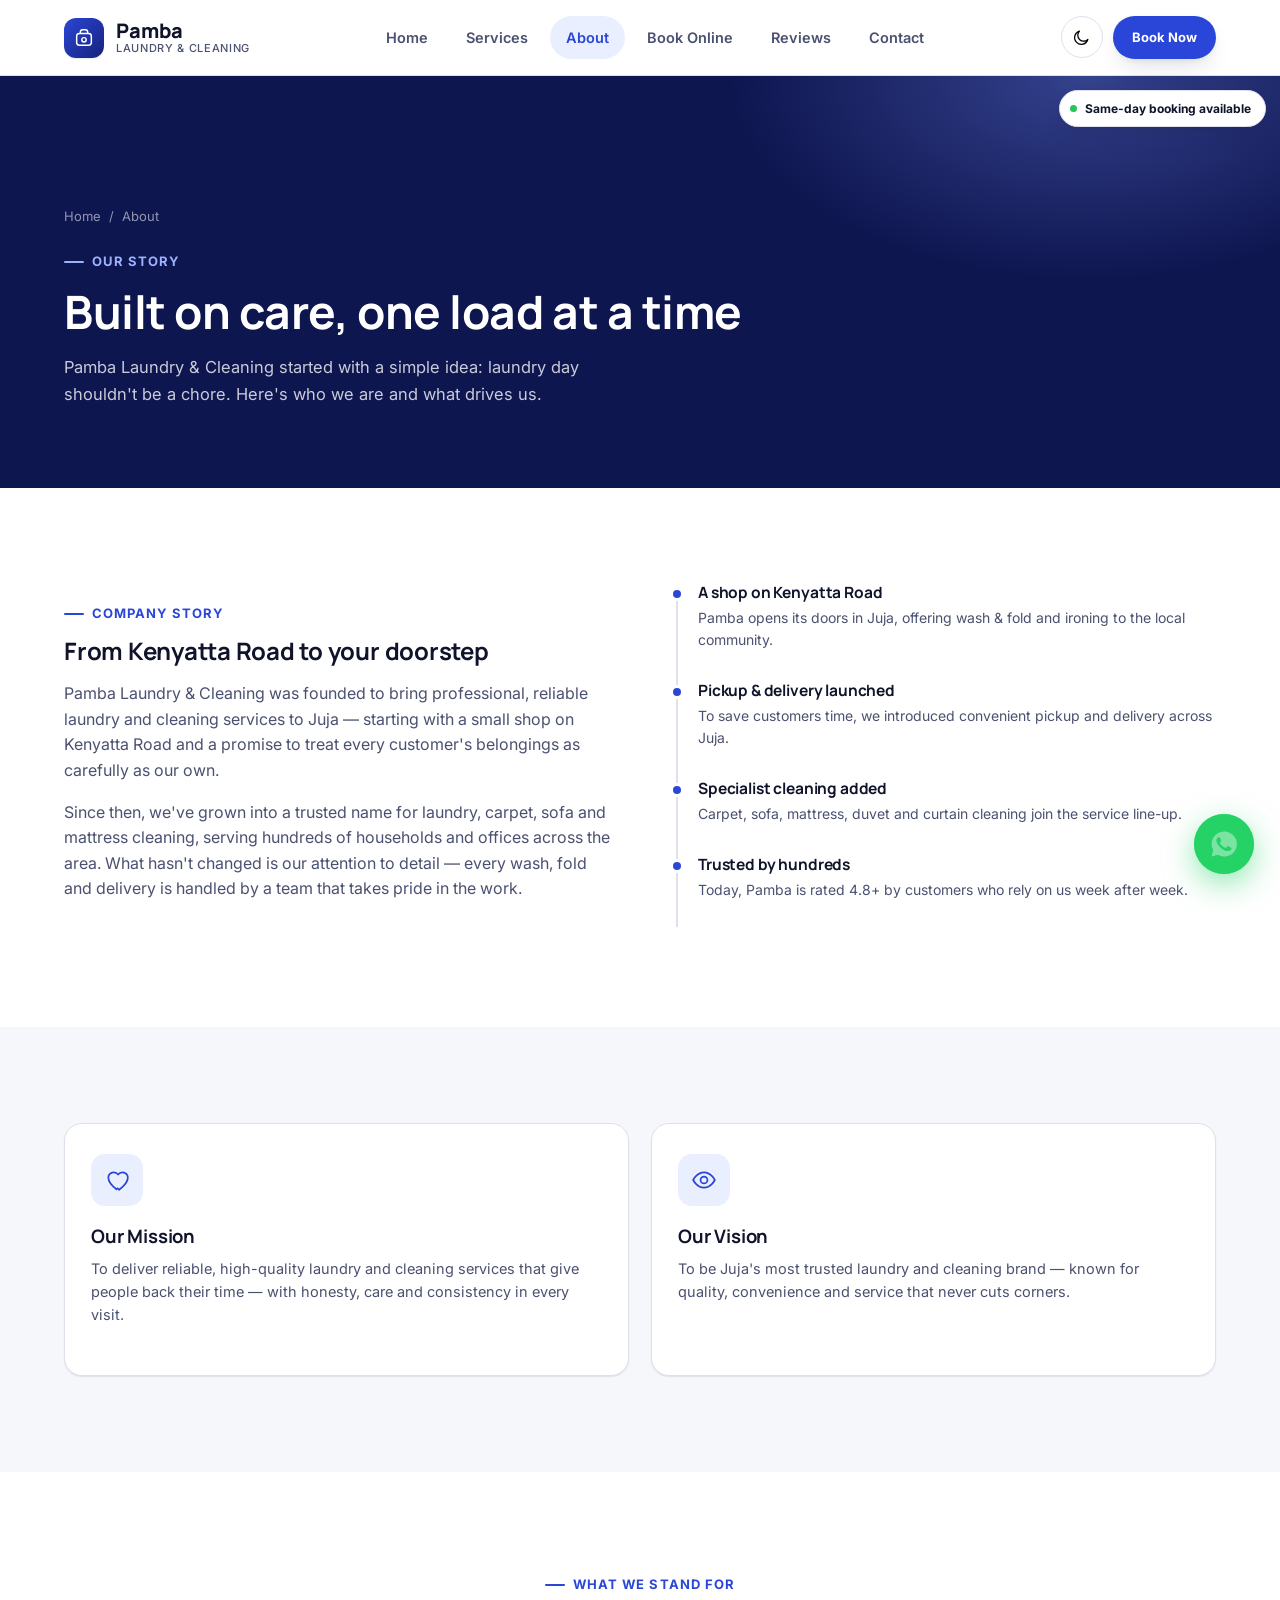
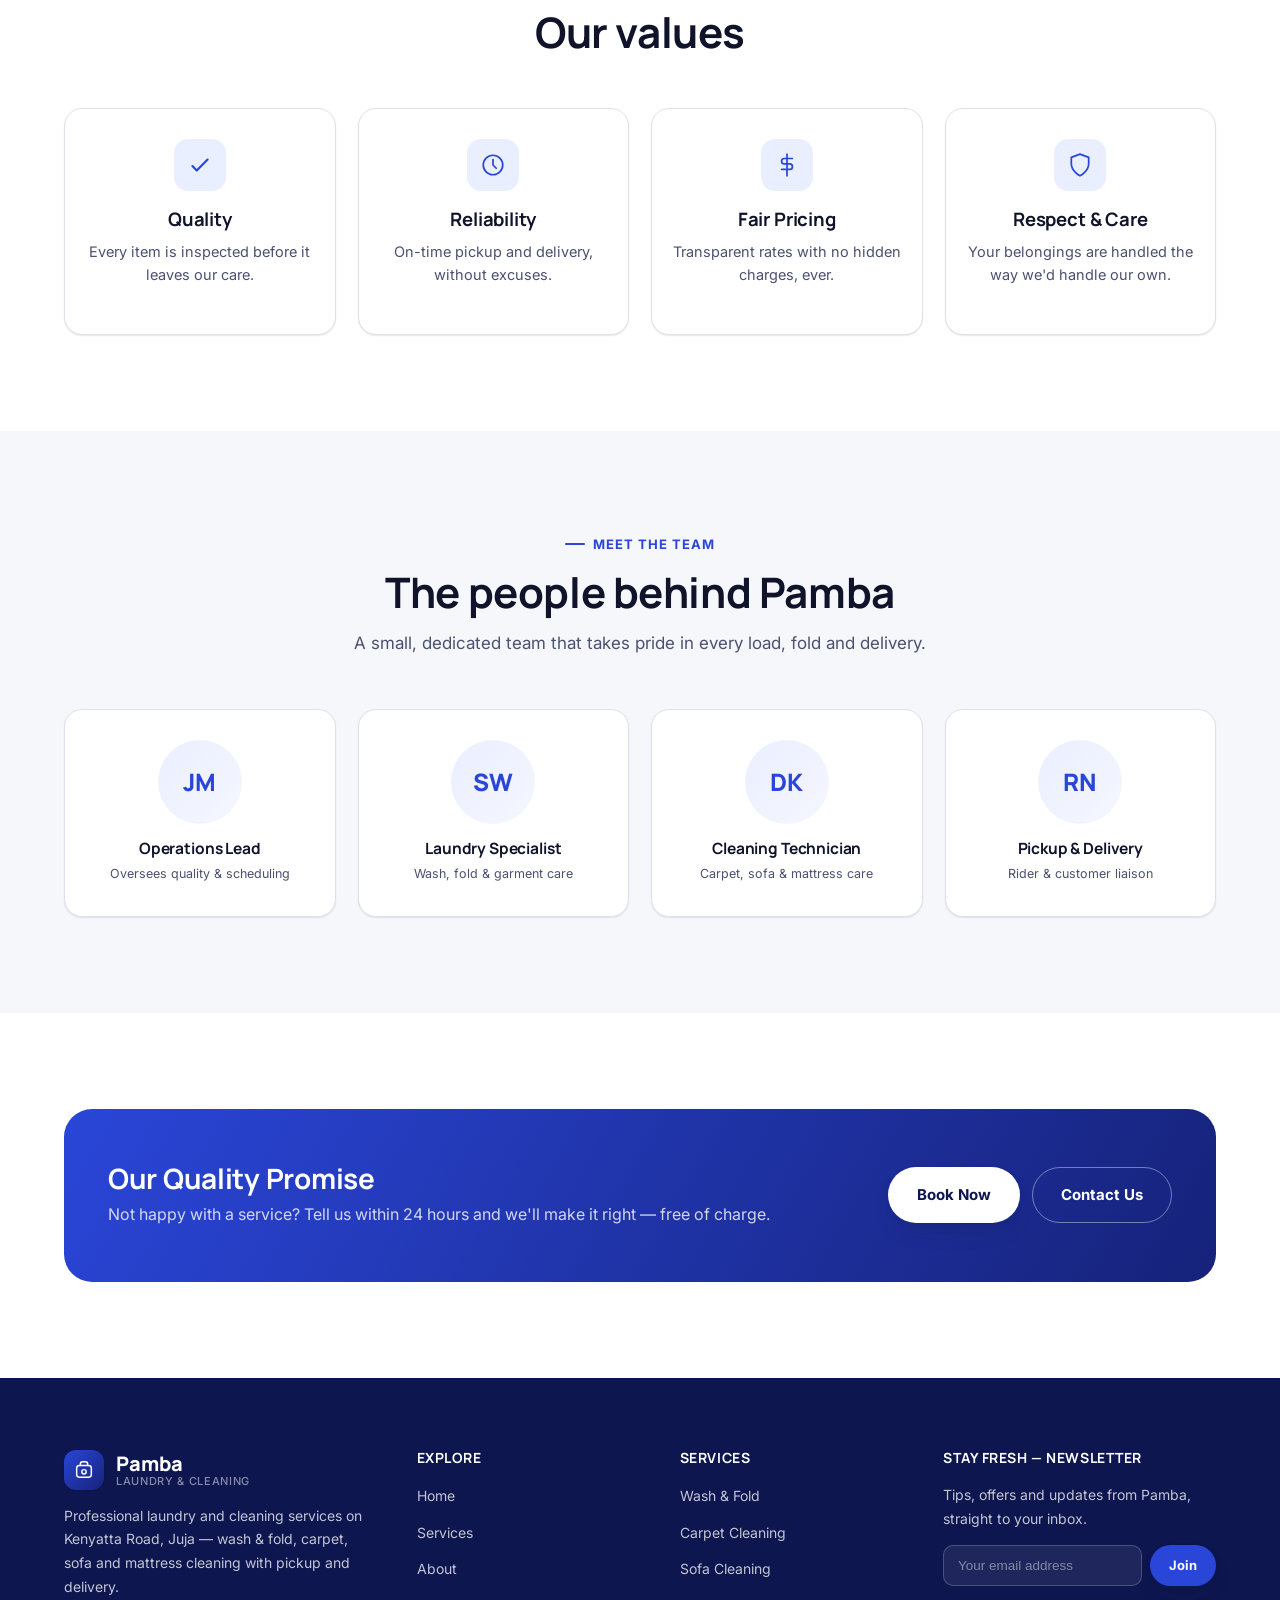
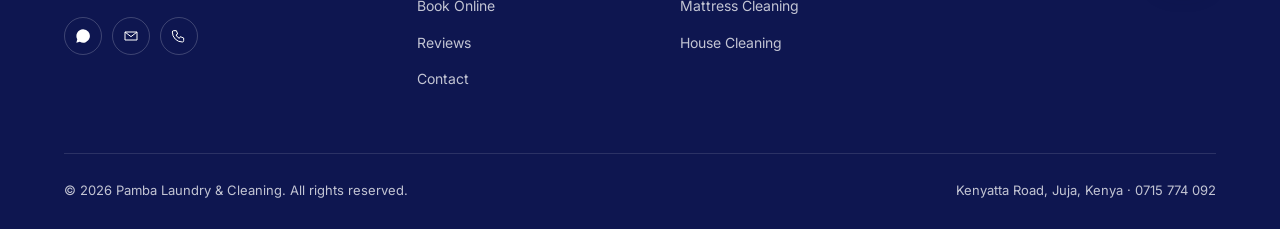
==== about.html @ 20856fca "Add files via upload" ====
<!DOCTYPE html>
<html lang="en">
<head>
<meta charset="UTF-8">
<meta name="viewport" content="width=device-width, initial-scale=1.0">
<title>About Us | Pamba Laundry & Cleaning — Juja</title>
<meta name="description" content="Learn about Pamba Laundry & Cleaning — our story, mission, values and the team behind Juja's trusted laundry and cleaning service.">
<link rel="canonical" href="https://pambalaundry.co.ke/about.html">
<link rel="preconnect" href="https://fonts.googleapis.com">
<link rel="preconnect" href="https://fonts.gstatic.com" crossorigin>
<link href="https://fonts.googleapis.com/css2?family=Inter:wght@400;500;600;700&family=Manrope:wght@600;700;800&display=swap" rel="stylesheet">
<link rel="stylesheet" href="styles.css">
</head>
<body>

<div class="page-loader"><div class="loader-fold"><span></span></div></div>
<div class="emergency-badge"><span class="dot"></span> Same-day booking available</div>

<header class="site-header">
  <div class="container nav-inner">
    <a href="index.html" class="brand">
      <span class="brand-mark"><svg viewBox="0 0 24 24" fill="none"><path d="M4 10c0-1.5 1-3 3-3h10c2 0 3 1.5 3 3v7a3 3 0 0 1-3 3H7a3 3 0 0 1-3-3v-7Z" stroke="#fff" stroke-width="1.6"/><path d="M8 7V5.5A2.5 2.5 0 0 1 10.5 3h3A2.5 2.5 0 0 1 16 5.5V7" stroke="#fff" stroke-width="1.6"/><circle cx="12" cy="14" r="2.4" stroke="#fff" stroke-width="1.6"/></svg></span>
      <span class="brand-text">Pamba<small>Laundry &amp; Cleaning</small></span>
    </a>
    <nav class="nav-links">
      <a href="index.html">Home</a>
      <a href="services.html">Services</a>
      <a href="about.html">About</a>
      <a href="book.html">Book Online</a>
      <a href="reviews.html">Reviews</a>
      <a href="contact.html">Contact</a>
    </nav>
    <div class="nav-actions">
      <button class="theme-toggle" aria-label="Toggle dark mode">
        <svg class="moon" viewBox="0 0 24 24" fill="none"><path d="M20 14.5A8.5 8.5 0 1 1 9.5 4a7 7 0 0 0 10.5 10.5Z" stroke="currentColor" stroke-width="1.6" stroke-linejoin="round"/></svg>
        <svg class="sun" viewBox="0 0 24 24" fill="none"><circle cx="12" cy="12" r="4" stroke="currentColor" stroke-width="1.6"/><path d="M12 2v2M12 20v2M4.9 4.9l1.4 1.4M17.7 17.7l1.4 1.4M2 12h2M20 12h2M4.9 19.1l1.4-1.4M17.7 6.3l1.4-1.4" stroke="currentColor" stroke-width="1.6" stroke-linecap="round"/></svg>
      </button>
      <a href="book.html" class="btn btn-primary btn-sm nav-cta">Book Now</a>
      <button class="nav-toggle" aria-label="Menu"><span></span><span></span><span></span></button>
    </div>
  </div>
</header>

<section class="page-hero">
  <div class="container">
    <div class="breadcrumb"><a href="index.html">Home</a> / <span>About</span></div>
    <div class="eyebrow">Our Story</div>
    <h1>Built on care, one load at a time</h1>
    <p>Pamba Laundry &amp; Cleaning started with a simple idea: laundry day shouldn't be a chore. Here's who we are and what drives us.</p>
  </div>
</section>

<section class="section">
  <div class="container grid grid-2" style="gap:60px; align-items:center;">
    <div class="reveal">
      <div class="eyebrow">Company Story</div>
      <h2>From Kenyatta Road to your doorstep</h2>
      <p style="color:var(--text-soft); margin-top:16px;">Pamba Laundry &amp; Cleaning was founded to bring professional, reliable laundry and cleaning services to Juja — starting with a small shop on Kenyatta Road and a promise to treat every customer's belongings as carefully as our own.</p>
      <p style="color:var(--text-soft); margin-top:14px;">Since then, we've grown into a trusted name for laundry, carpet, sofa and mattress cleaning, serving hundreds of households and offices across the area. What hasn't changed is our attention to detail — every wash, fold and delivery is handled by a team that takes pride in the work.</p>
    </div>
    <div class="reveal">
      <div class="timeline">
        <div class="timeline-item">
          <h4>A shop on Kenyatta Road</h4>
          <p>Pamba opens its doors in Juja, offering wash &amp; fold and ironing to the local community.</p>
        </div>
        <div class="timeline-item">
          <h4>Pickup &amp; delivery launched</h4>
          <p>To save customers time, we introduced convenient pickup and delivery across Juja.</p>
        </div>
        <div class="timeline-item">
          <h4>Specialist cleaning added</h4>
          <p>Carpet, sofa, mattress, duvet and curtain cleaning join the service line-up.</p>
        </div>
        <div class="timeline-item">
          <h4>Trusted by hundreds</h4>
          <p>Today, Pamba is rated 4.8+ by customers who rely on us week after week.</p>
        </div>
      </div>
    </div>
  </div>
</section>

<section class="section section-alt">
  <div class="container">
    <div class="grid grid-2" style="gap:22px;">
      <div class="card reveal">
        <div class="card-ic"><svg viewBox="0 0 24 24" fill="none"><path d="M12 21c-4-3-8-6.5-8-11a5 5 0 0 1 9-3 5 5 0 0 1 9 3c0 4.5-4 8-8 11-.7-.6-1.4-1.2-2-1.9" stroke="currentColor" stroke-width="1.6" stroke-linejoin="round"/></svg></div>
        <h3>Our Mission</h3>
        <p>To deliver reliable, high-quality laundry and cleaning services that give people back their time — with honesty, care and consistency in every visit.</p>
      </div>
      <div class="card reveal">
        <div class="card-ic"><svg viewBox="0 0 24 24" fill="none"><circle cx="12" cy="12" r="3.2" stroke="currentColor" stroke-width="1.6"/><path d="M2 12s3.5-7 10-7 10 7 10 7-3.5 7-10 7-10-7-10-7Z" stroke="currentColor" stroke-width="1.6"/></svg></div>
        <h3>Our Vision</h3>
        <p>To be Juja's most trusted laundry and cleaning brand — known for quality, convenience and service that never cuts corners.</p>
      </div>
    </div>
  </div>
</section>

<section class="section">
  <div class="container">
    <div class="section-head center reveal">
      <div class="eyebrow">What We Stand For</div>
      <h2>Our values</h2>
    </div>
    <div class="grid grid-4 reveal-stagger">
      <div class="card value-card">
        <div class="card-ic"><svg viewBox="0 0 24 24" fill="none"><path d="M5 13l4 4L19 7" stroke="currentColor" stroke-width="2" stroke-linecap="round" stroke-linejoin="round"/></svg></div>
        <h3>Quality</h3>
        <p>Every item is inspected before it leaves our care.</p>
      </div>
      <div class="card value-card">
        <div class="card-ic"><svg viewBox="0 0 24 24" fill="none"><circle cx="12" cy="12" r="9" stroke="currentColor" stroke-width="1.6"/><path d="M12 7v5l3 3" stroke="currentColor" stroke-width="1.6" stroke-linecap="round"/></svg></div>
        <h3>Reliability</h3>
        <p>On-time pickup and delivery, without excuses.</p>
      </div>
      <div class="card value-card">
        <div class="card-ic"><svg viewBox="0 0 24 24" fill="none"><path d="M12 2v20M17 6H9.5a2.5 2.5 0 0 0 0 5h5a2.5 2.5 0 0 1 0 5H7" stroke="currentColor" stroke-width="1.6" stroke-linecap="round"/></svg></div>
        <h3>Fair Pricing</h3>
        <p>Transparent rates with no hidden charges, ever.</p>
      </div>
      <div class="card value-card">
        <div class="card-ic"><svg viewBox="0 0 24 24" fill="none"><path d="M12 22s8-4.5 8-11V5l-8-3-8 3v6c0 6.5 8 11 8 11Z" stroke="currentColor" stroke-width="1.6" stroke-linejoin="round"/></svg></div>
        <h3>Respect &amp; Care</h3>
        <p>Your belongings are handled the way we'd handle our own.</p>
      </div>
    </div>
  </div>
</section>

<section class="section section-alt">
  <div class="container">
    <div class="section-head center reveal">
      <div class="eyebrow">Meet The Team</div>
      <h2>The people behind Pamba</h2>
      <p>A small, dedicated team that takes pride in every load, fold and delivery.</p>
    </div>
    <div class="grid grid-4 reveal-stagger">
      <div class="card team-card">
        <div class="team-avatar">JM</div>
        <h4>Operations Lead</h4>
        <span>Oversees quality &amp; scheduling</span>
      </div>
      <div class="card team-card">
        <div class="team-avatar">SW</div>
        <h4>Laundry Specialist</h4>
        <span>Wash, fold &amp; garment care</span>
      </div>
      <div class="card team-card">
        <div class="team-avatar">DK</div>
        <h4>Cleaning Technician</h4>
        <span>Carpet, sofa &amp; mattress care</span>
      </div>
      <div class="card team-card">
        <div class="team-avatar">RN</div>
        <h4>Pickup &amp; Delivery</h4>
        <span>Rider &amp; customer liaison</span>
      </div>
    </div>
  </div>
</section>

<section class="section">
  <div class="container">
    <div class="cta-band reveal">
      <div><h3>Our Quality Promise</h3><p>Not happy with a service? Tell us within 24 hours and we'll make it right — free of charge.</p></div>
      <div class="cta-actions">
        <a href="book.html" class="btn btn-white">Book Now</a>
        <a href="contact.html" class="btn btn-ghost" style="border-color:rgba(255,255,255,.4); color:#fff;">Contact Us</a>
      </div>
    </div>
  </div>
</section>

<footer class="site-footer" id="site-footer-include"></footer>
<a href="#" class="fab-wa" data-wa="Hi Pamba Laundry, I'd like to enquire about your services." aria-label="Chat on WhatsApp"><span class="ping"></span><svg viewBox="0 0 24 24"><path d="M12 2a10 10 0 0 0-8.6 15L2 22l5.2-1.4A10 10 0 1 0 12 2Zm5.7 14.2c-.2.7-1.4 1.3-2 1.4-.5.1-1.1.1-1.8-.1-.4-.1-1-.3-1.7-.6-3-1.3-4.9-4.3-5.1-4.5-.2-.2-1.2-1.6-1.2-3s.8-2.1 1-2.4c.3-.3.6-.4.8-.4h.6c.2 0 .4 0 .6.5.2.5.7 1.8.8 1.9.1.2.1.4 0 .6-.1.2-.2.3-.3.5-.2.2-.3.3-.5.5-.2.2-.3.4-.1.7.2.3.8 1.3 1.7 2.1 1.2 1 2.1 1.4 2.5 1.6.3.1.5.1.7-.1.2-.2.7-.8.9-1.1.2-.3.4-.2.7-.1.3.1 1.7.8 2 1 .3.1.5.2.6.3.1.2.1.9-.1 1.6Z"/></svg></a>
<button class="fab-top" aria-label="Back to top"><svg viewBox="0 0 24 24" fill="none"><path d="M12 19V5M5 12l7-7 7 7" stroke="currentColor" stroke-width="2" stroke-linecap="round" stroke-linejoin="round"/></svg></button>

<script src="script.js"></script>
<script src="footer.js"></script>
</body>
</html>
---- styles.css ----
/* ==========================================================================
   Pamba Laundry & Cleaning — Design System
   Signature: "The Fold" — folded-fabric creases used as dividers, corner
   folds on cards, and a ripple wordmark motif, echoing the physical act
   of folding clean laundry.
   ========================================================================== */

:root{
  /* --- Color tokens --- */
  --royal:        #2A46D8;
  --royal-dark:   #16227A;
  --royal-deep:   #0E1650;
  --royal-tint:   #EAEFFF;
  --royal-tint-2: #F5F7FF;
  --white:        #FFFFFF;
  --gray-50:      #F6F7FB;
  --gray-100:     #EDEFF5;
  --gray-200:     #DEE1EC;
  --gray-400:     #9BA0B4;
  --ink:          #10142B;
  --ink-soft:     #4B5170;
  --gold:         #E3B341; /* star rating accent, used sparingly */
  --success:      #1F9D6B;

  --bg:           var(--white);
  --bg-alt:       var(--gray-50);
  --surface:      var(--white);
  --text:         var(--ink);
  --text-soft:    var(--ink-soft);
  --border:       var(--gray-200);
  --shadow-color: 224 46% 15%;

  --radius-sm: 10px;
  --radius-md: 18px;
  --radius-lg: 28px;

  --shadow-sm: 0 1px 2px hsl(var(--shadow-color) / 0.06), 0 1px 1px hsl(var(--shadow-color) / 0.04);
  --shadow-md: 0 12px 24px -8px hsl(var(--shadow-color) / 0.16), 0 2px 6px hsl(var(--shadow-color) / 0.06);
  --shadow-lg: 0 30px 60px -12px hsl(var(--shadow-color) / 0.28), 0 8px 20px -6px hsl(var(--shadow-color) / 0.12);

  --font-display: 'Manrope', -apple-system, sans-serif;
  --font-body: 'Inter', -apple-system, sans-serif;

  --container: 1200px;
  --nav-h: 76px;
}

[data-theme="dark"]{
  --bg:        #0B0F26;
  --bg-alt:    #0F1430;
  --surface:   #141A3A;
  --text:      #F2F3FA;
  --text-soft: #B3B8D4;
  --border:    #262C52;
  --royal-tint: #1B2350;
  --royal-tint-2: #151B3E;
  --shadow-color: 230 60% 3%;
}

*, *::before, *::after{ box-sizing: border-box; }
html{ scroll-behavior: smooth; }
@media (prefers-reduced-motion: reduce){
  html{ scroll-behavior: auto; }
  *, *::before, *::after{ animation-duration: 0.001ms !important; animation-iteration-count: 1 !important; transition-duration: 0.001ms !important; scroll-behavior: auto !important; }
}

body{
  margin: 0;
  font-family: var(--font-body);
  background: var(--bg);
  color: var(--text);
  -webkit-font-smoothing: antialiased;
  line-height: 1.6;
  transition: background .35s ease, color .35s ease;
}

img{ max-width: 100%; display: block; }
a{ color: inherit; text-decoration: none; }
ul{ margin: 0; padding: 0; list-style: none; }
button{ font-family: inherit; cursor: pointer; }
h1,h2,h3,h4{ font-family: var(--font-display); color: var(--text); line-height: 1.12; margin: 0; letter-spacing: -0.01em; }

:focus-visible{ outline: 3px solid var(--royal); outline-offset: 3px; border-radius: 6px; }

.container{ max-width: var(--container); margin: 0 auto; padding: 0 24px; }
.section{ padding: 96px 0; }
.section-tight{ padding: 64px 0; }
.section-alt{ background: var(--bg-alt); }

.eyebrow{
  display: inline-flex; align-items: center; gap: 8px;
  font-size: 13px; font-weight: 700; letter-spacing: 0.08em; text-transform: uppercase;
  color: var(--royal); margin-bottom: 14px;
}
[data-theme="dark"] .eyebrow{ color: #7C93FF; }
.eyebrow::before{ content:''; width: 20px; height: 2px; background: currentColor; border-radius: 2px; }

.section-head{ max-width: 640px; margin-bottom: 52px; }
.section-head.center{ margin-left: auto; margin-right: auto; text-align: center; }
.section-head h2{ font-size: clamp(28px, 4vw, 42px); }
.section-head p{ color: var(--text-soft); font-size: 17px; margin-top: 14px; }

/* --- Buttons --- */
.btn{
  display: inline-flex; align-items: center; justify-content: center; gap: 10px;
  padding: 15px 28px; border-radius: 100px; font-weight: 700; font-size: 15px;
  border: 1px solid transparent; transition: transform .25s cubic-bezier(.2,.8,.2,1), box-shadow .25s ease, background .25s ease, color .25s ease;
  white-space: nowrap;
}
.btn-primary{ background: var(--royal); color: #fff; box-shadow: var(--shadow-md); }
.btn-primary:hover{ transform: translateY(-2px); box-shadow: var(--shadow-lg); background: var(--royal-dark); }
.btn-ghost{ background: transparent; color: var(--text); border-color: var(--border); }
.btn-ghost:hover{ border-color: var(--royal); color: var(--royal); transform: translateY(-2px); }
.btn-white{ background: #fff; color: var(--royal-deep); box-shadow: var(--shadow-md); }
.btn-white:hover{ transform: translateY(-2px); box-shadow: var(--shadow-lg); }
.btn-wa{ background: #1F9D6B; color: #fff; }
.btn-wa:hover{ background: #188256; transform: translateY(-2px); }
.btn-block{ width: 100%; }
.btn-sm{ padding: 10px 18px; font-size: 13px; }

/* ==========================================================================
   Navigation
   ========================================================================== */
.site-header{
  position: sticky; top: 0; z-index: 900;
  height: var(--nav-h);
  display: flex; align-items: center;
  background: color-mix(in srgb, var(--bg) 82%, transparent);
  backdrop-filter: blur(14px) saturate(140%);
  -webkit-backdrop-filter: blur(14px) saturate(140%);
  border-bottom: 1px solid var(--border);
  transition: background .35s ease, border-color .35s ease;
}
.nav-inner{ display: flex; align-items: center; justify-content: space-between; gap: 24px; width: 100%; }
.brand{ display: flex; align-items: center; gap: 12px; font-family: var(--font-display); font-weight: 800; font-size: 20px; }
.brand-mark{ width: 40px; height: 40px; border-radius: 12px; background: linear-gradient(135deg, var(--royal), var(--royal-dark)); display: flex; align-items: center; justify-content: center; flex-shrink: 0; box-shadow: var(--shadow-sm); }
.brand-mark svg{ width: 22px; height: 22px; }
.brand-text{ display: flex; flex-direction: column; line-height: 1.1; }
.brand-text small{ font-family: var(--font-body); font-weight: 500; font-size: 11px; letter-spacing: .06em; text-transform: uppercase; color: var(--text-soft); }

.nav-links{ display: flex; align-items: center; gap: 6px; }
.nav-links a{
  padding: 10px 16px; border-radius: 100px; font-size: 14.5px; font-weight: 600; color: var(--text-soft);
  transition: background .2s ease, color .2s ease;
}
.nav-links a:hover{ color: var(--royal); background: var(--royal-tint); }
.nav-links a.active{ color: var(--royal); background: var(--royal-tint); }

.nav-actions{ display: flex; align-items: center; gap: 10px; }

.theme-toggle{
  width: 42px; height: 42px; border-radius: 50%; border: 1px solid var(--border); background: var(--surface);
  display: flex; align-items: center; justify-content: center; transition: border-color .2s ease, transform .2s ease;
  flex-shrink: 0;
}
.theme-toggle:hover{ border-color: var(--royal); transform: rotate(15deg); }
.theme-toggle svg{ width: 19px; height: 19px; }
.theme-toggle .sun{ display: none; }
[data-theme="dark"] .theme-toggle .moon{ display: none; }
[data-theme="dark"] .theme-toggle .sun{ display: block; }

.nav-toggle{
  display: none; width: 42px; height: 42px; border-radius: 10px; border: 1px solid var(--border); background: var(--surface);
  align-items: center; justify-content: center; flex-direction: column; gap: 4px;
}
.nav-toggle span{ width: 18px; height: 2px; background: var(--text); border-radius: 2px; transition: transform .25s ease, opacity .25s ease; }
.nav-toggle.open span:nth-child(1){ transform: translateY(6px) rotate(45deg); }
.nav-toggle.open span:nth-child(2){ opacity: 0; }
.nav-toggle.open span:nth-child(3){ transform: translateY(-6px) rotate(-45deg); }

@media (max-width: 900px){
  .nav-links{
    position: fixed; top: var(--nav-h); left: 0; right: 0; background: var(--bg); border-bottom: 1px solid var(--border);
    flex-direction: column; align-items: stretch; padding: 10px 20px 20px; gap: 2px;
    transform: translateY(-8px); opacity: 0; pointer-events: none; transition: transform .25s ease, opacity .2s ease;
  }
  .nav-links.open{ transform: translateY(0); opacity: 1; pointer-events: auto; }
  .nav-links a{ padding: 13px 14px; }
  .nav-toggle{ display: flex; }
  .nav-cta{ display: none; }
}

/* ==========================================================================
   Hero
   ========================================================================== */
.hero{ position: relative; overflow: hidden; padding: 76px 0 110px; background: var(--royal-deep); color: #fff; }
.hero::before{
  content:''; position: absolute; inset: 0;
  background:
    radial-gradient(700px 420px at 82% -10%, rgba(124,147,255,.45), transparent 60%),
    radial-gradient(600px 500px at -10% 110%, rgba(42,70,216,.55), transparent 60%),
    linear-gradient(180deg, var(--royal-deep), var(--royal-dark) 120%);
  z-index: 0;
}
.fold-lines{ position: absolute; inset: 0; z-index: 0; opacity: .5; pointer-events: none; }
.hero-inner{ position: relative; z-index: 1; display: grid; grid-template-columns: 1.1fr .9fr; gap: 48px; align-items: center; }
.hero-badge{ display: inline-flex; align-items: center; gap: 8px; background: rgba(255,255,255,.1); border: 1px solid rgba(255,255,255,.18); padding: 8px 16px 8px 10px; border-radius: 100px; font-size: 13px; font-weight: 600; margin-bottom: 24px; }
.hero-badge .dot{ width: 8px; height: 8px; border-radius: 50%; background: #4ADE80; box-shadow: 0 0 0 4px rgba(74,222,128,.25); }
.hero h1{ font-size: clamp(36px, 5.2vw, 58px); color: #fff; margin-bottom: 20px; }
.hero h1 em{ font-style: normal; background: linear-gradient(90deg, #9DB2FF, #fff); -webkit-background-clip: text; background-clip: text; color: transparent; }
.hero p.lead{ font-size: 18px; color: rgba(255,255,255,.82); max-width: 540px; margin-bottom: 34px; }
.hero-ctas{ display: flex; gap: 14px; flex-wrap: wrap; margin-bottom: 44px; }
.hero-stats{ display: flex; gap: 34px; flex-wrap: wrap; }
.hero-stats .stat b{ display: block; font-family: var(--font-display); font-size: 26px; }
.hero-stats .stat span{ font-size: 13px; color: rgba(255,255,255,.65); }
.hero-stars{ color: var(--gold); letter-spacing: 2px; font-size: 15px; }

.hero-visual{ position: relative; }
.fold-card{
  position: relative; background: var(--white); border-radius: var(--radius-lg); padding: 30px;
  box-shadow: 0 40px 80px -20px rgba(0,0,0,.5); color: var(--ink);
  animation: floaty 6s ease-in-out infinite;
}
@keyframes floaty{ 0%,100%{ transform: translateY(0); } 50%{ transform: translateY(-14px); } }
.fold-card .fold-corner{
  position: absolute; top: 0; right: 0; width: 46px; height: 46px;
  background: linear-gradient(135deg, var(--gray-100) 50%, transparent 51%);
  border-bottom-left-radius: 14px;
}
.fold-stack{ display: flex; flex-direction: column; gap: 12px; }
.fold-row{ display: flex; align-items: center; gap: 14px; padding: 12px; border-radius: var(--radius-sm); background: var(--gray-50); }
.fold-row .ic{ width: 40px; height: 40px; border-radius: 10px; background: var(--royal-tint); display: flex; align-items: center; justify-content: center; flex-shrink: 0; }
.fold-row .ic svg{ width: 20px; height: 20px; color: var(--royal); }
.fold-row b{ display: block; font-size: 14px; }
.fold-row span{ font-size: 12.5px; color: var(--text-soft); }
.fold-badge-float{
  position: absolute; bottom: -22px; left: -22px; background: #fff; color: var(--ink); border-radius: var(--radius-md);
  padding: 16px 20px; box-shadow: var(--shadow-lg); display: flex; align-items: center; gap: 12px; min-width: 190px;
}
.fold-badge-float b{ font-size: 20px; font-family: var(--font-display); display: block; }
.fold-badge-float span{ font-size: 12px; color: var(--text-soft); }

@media (max-width: 980px){
  .hero-inner{ grid-template-columns: 1fr; }
  .hero-visual{ margin-top: 20px; max-width: 420px; }
}

/* ==========================================================================
   Fold divider (signature element)
   ========================================================================== */
.fold-divider{ display: block; width: 100%; height: 46px; }
.fold-divider path{ fill: var(--bg); }
.fold-divider.alt path{ fill: var(--bg-alt); }

/* ==========================================================================
   Cards / Services
   ========================================================================== */
.grid{ display: grid; gap: 22px; }
.grid-3{ grid-template-columns: repeat(3, 1fr); }
.grid-4{ grid-template-columns: repeat(4, 1fr); }
.grid-2{ grid-template-columns: repeat(2, 1fr); }
@media (max-width: 980px){ .grid-3, .grid-4{ grid-template-columns: repeat(2,1fr); } }
@media (max-width: 640px){ .grid-2, .grid-3, .grid-4{ grid-template-columns: 1fr; } }

.card{
  position: relative; background: var(--surface); border: 1px solid var(--border); border-radius: var(--radius-md);
  padding: 30px 26px; box-shadow: var(--shadow-sm); transition: transform .3s cubic-bezier(.2,.8,.2,1), box-shadow .3s ease, border-color .3s ease;
  overflow: hidden;
}
.card::after{
  content:''; position: absolute; top: 0; right: 0; width: 0; height: 0;
  border-style: solid; border-width: 0 0 0 0; border-color: transparent var(--bg-alt) transparent transparent;
  transition: border-width .3s cubic-bezier(.2,.8,.2,1);
}
.card:hover{ transform: translateY(-6px); box-shadow: var(--shadow-md); border-color: transparent; }
.card:hover::after{ border-width: 0 30px 30px 0; }
.card .card-ic{ width: 52px; height: 52px; border-radius: 14px; background: var(--royal-tint); display: flex; align-items: center; justify-content: center; margin-bottom: 20px; }
.card .card-ic svg{ width: 26px; height: 26px; color: var(--royal); }
.card h3{ font-size: 18.5px; margin-bottom: 10px; }
.card p{ color: var(--text-soft); font-size: 14.5px; margin: 0 0 18px; }
.card .card-link{ font-size: 14px; font-weight: 700; color: var(--royal); display: inline-flex; align-items: center; gap: 6px; }
.card .card-link svg{ width: 15px; height: 15px; transition: transform .2s ease; }
.card:hover .card-link svg{ transform: translateX(4px); }
[data-theme="dark"] .card .card-ic{ background: var(--royal-tint); }

/* --- How it works --- */
.steps{ display: grid; grid-template-columns: repeat(4, 1fr); gap: 24px; counter-reset: step; }
@media (max-width: 900px){ .steps{ grid-template-columns: repeat(2,1fr); } }
@media (max-width: 560px){ .steps{ grid-template-columns: 1fr; } }
.step{ position: relative; text-align: left; padding: 28px 22px; background: var(--surface); border: 1px solid var(--border); border-radius: var(--radius-md); }
.step .step-num{
  width: 44px; height: 44px; border-radius: 50%; background: var(--royal); color: #fff; display: flex; align-items: center; justify-content: center;
  font-family: var(--font-display); font-weight: 800; margin-bottom: 18px;
}
.step h4{ font-size: 16.5px; margin-bottom: 8px; }
.step p{ color: var(--text-soft); font-size: 14px; margin: 0; }

/* --- Gallery (illustrative panels, no external images) --- */
.gallery-panel{
  position: relative; border-radius: var(--radius-md); overflow: hidden; aspect-ratio: 4/3; display: flex; align-items: flex-end;
  padding: 20px; color: #fff; isolation: isolate; cursor: pointer;
}
.gallery-panel::before{ content:''; position: absolute; inset: 0; z-index: -1; transition: transform .5s cubic-bezier(.2,.8,.2,1); }
.gallery-panel:hover::before{ transform: scale(1.08); }
.gallery-panel::after{ content:''; position: absolute; inset: 0; z-index: -1; background: linear-gradient(180deg, transparent 40%, rgba(0,0,0,.55)); }
.gallery-panel span{ position: relative; font-weight: 700; font-size: 15px; }
.gp-1::before{ background: linear-gradient(135deg, #2A46D8, #16227A); }
.gp-2::before{ background: linear-gradient(135deg, #6C8CFF, #2A46D8); }
.gp-3::before{ background: linear-gradient(135deg, #16227A, #0E1650); }
.gp-4::before{ background: linear-gradient(135deg, #7C93FF, #16227A); }

/* --- Why choose us --- */
.feature-row{ display: flex; gap: 16px; align-items: flex-start; padding: 18px 0; border-bottom: 1px solid var(--border); }
.feature-row:last-child{ border-bottom: none; }
.feature-row .f-ic{ width: 38px; height: 38px; border-radius: 10px; background: var(--royal-tint); display: flex; align-items: center; justify-content: center; flex-shrink: 0; }
.feature-row .f-ic svg{ width: 19px; height: 19px; color: var(--royal); }
.feature-row h4{ font-size: 15.5px; margin-bottom: 4px; }
.feature-row p{ margin: 0; font-size: 13.5px; color: var(--text-soft); }

/* ==========================================================================
   Reviews
   ========================================================================== */
.rating-summary{ display: flex; align-items: center; gap: 26px; flex-wrap: wrap; background: var(--surface); border: 1px solid var(--border); border-radius: var(--radius-lg); padding: 32px; margin-bottom: 44px; }
.rating-big{ font-family: var(--font-display); font-size: 52px; font-weight: 800; color: var(--royal); }
.rating-summary .stars{ color: var(--gold); font-size: 18px; letter-spacing: 3px; }
.rating-summary small{ display: block; color: var(--text-soft); margin-top: 4px; }

.review-card{ background: var(--surface); border: 1px solid var(--border); border-radius: var(--radius-md); padding: 26px; box-shadow: var(--shadow-sm); }
.review-card .stars{ color: var(--gold); letter-spacing: 2px; margin-bottom: 12px; display: block; }
.review-card p{ font-size: 15px; margin: 0 0 16px; }
.review-card .reviewer{ display: flex; align-items: center; gap: 10px; }
.review-card .avatar{ width: 36px; height: 36px; border-radius: 50%; background: var(--royal-tint); color: var(--royal); display: flex; align-items: center; justify-content: center; font-weight: 700; font-size: 13px; }
.review-card .reviewer b{ display: block; font-size: 13.5px; }
.review-card .reviewer span{ font-size: 12px; color: var(--text-soft); }

.response-card{ margin-top: 16px; padding: 16px 18px; border-radius: var(--radius-sm); background: var(--royal-tint-2); border-left: 3px solid var(--royal); }
.response-card b{ font-size: 13px; color: var(--royal); display: block; margin-bottom: 4px; }
[data-theme="dark"] .response-card b{ color: #9DB2FF; }
.response-card p{ font-size: 13.5px; margin: 0; color: var(--text-soft); }

/* ==========================================================================
   Forms
   ========================================================================== */
.form-card{ background: var(--surface); border: 1px solid var(--border); border-radius: var(--radius-lg); padding: 36px; box-shadow: var(--shadow-sm); }
.form-grid{ display: grid; grid-template-columns: 1fr 1fr; gap: 18px; }
@media (max-width: 640px){ .form-grid{ grid-template-columns: 1fr; } }
.field{ display: flex; flex-direction: column; gap: 7px; margin-bottom: 18px; }
.field.full{ grid-column: 1 / -1; }
.field label{ font-size: 13.5px; font-weight: 600; color: var(--text-soft); }
.field input, .field select, .field textarea{
  padding: 13px 15px; border-radius: var(--radius-sm); border: 1px solid var(--border); background: var(--bg-alt); color: var(--text);
  font-family: inherit; font-size: 14.5px; transition: border-color .2s ease, background .2s ease;
}
.field input:focus, .field select:focus, .field textarea:focus{ border-color: var(--royal); background: var(--surface); outline: none; }
.field textarea{ resize: vertical; min-height: 100px; }
.choice-group{ display: flex; gap: 10px; flex-wrap: wrap; }
.choice-chip{ padding: 9px 16px; border-radius: 100px; border: 1px solid var(--border); font-size: 13.5px; font-weight: 600; color: var(--text-soft); background: var(--bg-alt); transition: all .2s ease; }
.choice-chip input{ display: none; }
.choice-chip.active, .choice-chip:has(input:checked){ background: var(--royal); color: #fff; border-color: var(--royal); }

.success-box{ display: none; text-align: center; padding: 50px 24px; }
.success-box.show{ display: block; }
.success-box .tick{ width: 68px; height: 68px; border-radius: 50%; background: rgba(31,157,107,.12); display: flex; align-items: center; justify-content: center; margin: 0 auto 20px; }
.success-box .tick svg{ width: 32px; height: 32px; color: var(--success); }
.success-box h3{ margin-bottom: 10px; }
.success-box p{ color: var(--text-soft); max-width: 420px; margin: 0 auto; }

/* --- Quote calculator --- */
.quote-box{ background: linear-gradient(135deg, var(--royal-deep), var(--royal-dark)); color: #fff; border-radius: var(--radius-lg); padding: 32px; }
.quote-box h3{ color: #fff; margin-bottom: 4px; }
.quote-box p.hint{ color: rgba(255,255,255,.65); font-size: 13.5px; margin: 0 0 22px; }
.quote-box select, .quote-box input[type="number"]{
  width: 100%; padding: 12px 14px; border-radius: var(--radius-sm); border: 1px solid rgba(255,255,255,.2); background: rgba(255,255,255,.08); color: #fff; margin-bottom: 14px; font-size: 14px;
}
.quote-total{ display: flex; align-items: baseline; justify-content: space-between; padding-top: 18px; border-top: 1px dashed rgba(255,255,255,.25); margin-top: 6px; }
.quote-total b{ font-family: var(--font-display); font-size: 30px; }

/* ==========================================================================
   FAQ
   ========================================================================== */
.faq-item{ border-bottom: 1px solid var(--border); }
.faq-q{ width: 100%; display: flex; align-items: center; justify-content: space-between; gap: 16px; padding: 22px 4px; background: none; border: none; text-align: left; font-family: var(--font-display); font-size: 16px; font-weight: 700; color: var(--text); }
.faq-q .plus{ width: 26px; height: 26px; border-radius: 50%; border: 1px solid var(--border); display: flex; align-items: center; justify-content: center; flex-shrink: 0; position: relative; transition: transform .3s ease; }
.faq-q .plus::before, .faq-q .plus::after{ content:''; position: absolute; background: var(--royal); }
.faq-q .plus::before{ width: 10px; height: 2px; }
.faq-q .plus::after{ width: 2px; height: 10px; }
.faq-item.open .faq-q .plus{ transform: rotate(45deg); }
.faq-a{ max-height: 0; overflow: hidden; transition: max-height .35s ease; }
.faq-a p{ padding: 0 4px 22px; color: var(--text-soft); font-size: 14.5px; margin: 0; }

/* ==========================================================================
   Before/After slider
   ========================================================================== */
.ba-slider{ position: relative; border-radius: var(--radius-lg); overflow: hidden; aspect-ratio: 16/8; user-select: none; box-shadow: var(--shadow-md); }
.ba-before, .ba-after{ position: absolute; inset: 0; display: flex; align-items: center; justify-content: center; font-family: var(--font-display); font-weight: 800; font-size: 15px; letter-spacing: .04em; }
.ba-before{ background: linear-gradient(135deg, #cfd6f0, #9BA8E8); color: var(--royal-deep); }
.ba-after{ background: linear-gradient(135deg, var(--royal), var(--royal-dark)); color: #fff; clip-path: inset(0 0 0 50%); }
.ba-handle{ position: absolute; top: 0; bottom: 0; left: 50%; width: 4px; background: #fff; box-shadow: var(--shadow-md); cursor: ew-resize; transform: translateX(-50%); }
.ba-handle::after{ content: '⇔'; position: absolute; top: 50%; left: 50%; transform: translate(-50%,-50%); width: 42px; height: 42px; border-radius: 50%; background: #fff; color: var(--royal); display: flex; align-items: center; justify-content: center; font-size: 16px; box-shadow: var(--shadow-md); }
.ba-tag{ position: absolute; top: 16px; z-index: 2; background: rgba(0,0,0,.35); padding: 5px 12px; border-radius: 100px; font-size: 11px; font-weight: 700; letter-spacing: .05em; text-transform: uppercase; color: #fff; }
.ba-tag.left{ left: 16px; } .ba-tag.right{ right: 16px; }

/* ==========================================================================
   Footer
   ========================================================================== */
.site-footer{ background: var(--royal-deep); color: rgba(255,255,255,.75); padding: 72px 0 28px; }
.footer-grid{ display: grid; grid-template-columns: 1.4fr 1fr 1fr 1.2fr; gap: 40px; margin-bottom: 50px; }
@media (max-width: 900px){ .footer-grid{ grid-template-columns: 1fr 1fr; } }
@media (max-width: 560px){ .footer-grid{ grid-template-columns: 1fr; } }
.site-footer h4{ color: #fff; font-size: 14px; margin-bottom: 18px; letter-spacing: .04em; text-transform: uppercase; }
.site-footer .brand{ color: #fff; margin-bottom: 14px; }
.site-footer p{ font-size: 14px; line-height: 1.7; }
.site-footer ul li{ margin-bottom: 11px; }
.site-footer ul li a{ font-size: 14px; transition: color .2s ease; }
.site-footer ul li a:hover{ color: #fff; }
.footer-social{ display: flex; gap: 10px; margin-top: 18px; }
.footer-social a{ width: 38px; height: 38px; border-radius: 50%; border: 1px solid rgba(255,255,255,.2); display: flex; align-items: center; justify-content: center; transition: background .2s ease, border-color .2s ease; }
.footer-social a:hover{ background: rgba(255,255,255,.1); border-color: rgba(255,255,255,.4); }
.footer-social svg{ width: 16px; height: 16px; }
.newsletter{ display: flex; gap: 8px; margin-top: 6px; }
.newsletter input{ flex: 1; padding: 12px 14px; border-radius: var(--radius-sm); border: 1px solid rgba(255,255,255,.2); background: rgba(255,255,255,.07); color: #fff; font-size: 13.5px; }
.newsletter input::placeholder{ color: rgba(255,255,255,.45); }
.footer-bottom{ border-top: 1px solid rgba(255,255,255,.12); padding-top: 26px; display: flex; justify-content: space-between; flex-wrap: wrap; gap: 12px; font-size: 13px; }

/* ==========================================================================
   Floating buttons
   ========================================================================== */
.fab-wa{
  position: fixed; bottom: 26px; right: 26px; z-index: 950; width: 60px; height: 60px; border-radius: 50%;
  background: #25D366; display: flex; align-items: center; justify-content: center; box-shadow: 0 10px 30px rgba(37,211,102,.5);
  transition: transform .25s ease;
}
.fab-wa:hover{ transform: scale(1.08); }
.fab-wa svg{ width: 30px; height: 30px; fill: #fff; }
.fab-wa .ping{ position: absolute; inset: 0; border-radius: 50%; background: #25D366; opacity: .6; animation: ping 2.2s cubic-bezier(0,0,.2,1) infinite; }
@keyframes ping{ 0%{ transform: scale(1); opacity: .55; } 100%{ transform: scale(1.8); opacity: 0; } }

.fab-top{
  position: fixed; bottom: 26px; right: 96px; z-index: 950; width: 46px; height: 46px; border-radius: 50%;
  background: var(--surface); border: 1px solid var(--border); box-shadow: var(--shadow-md);
  display: flex; align-items: center; justify-content: center; opacity: 0; pointer-events: none; transform: translateY(10px);
  transition: opacity .25s ease, transform .25s ease;
}
.fab-top.show{ opacity: 1; pointer-events: auto; transform: translateY(0); }
.fab-top svg{ width: 18px; height: 18px; color: var(--royal); }

.emergency-badge{ position: fixed; top: calc(var(--nav-h) + 14px); right: 14px; z-index: 800; background: #fff; border: 1px solid var(--border); box-shadow: var(--shadow-md); border-radius: 100px; padding: 8px 14px 8px 10px; display: flex; align-items: center; gap: 8px; font-size: 12px; font-weight: 700; color: var(--ink); }
.emergency-badge .dot{ width: 7px; height: 7px; border-radius: 50%; background: #22C55E; animation: pulse-dot 1.6s ease-in-out infinite; }
@keyframes pulse-dot{ 0%,100%{ opacity: 1; } 50%{ opacity: .3; } }
@media (max-width: 700px){ .emergency-badge{ display: none; } }

/* ==========================================================================
   Loading screen
   ========================================================================== */
.page-loader{ position: fixed; inset: 0; z-index: 9999; background: var(--royal-deep); display: flex; align-items: center; justify-content: center; transition: opacity .5s ease, visibility .5s ease; }
.page-loader.hide{ opacity: 0; visibility: hidden; }
.loader-fold{ width: 54px; height: 54px; position: relative; }
.loader-fold span{ position: absolute; inset: 0; border: 3px solid rgba(255,255,255,.18); border-top-color: #fff; border-radius: 50%; animation: spin 0.9s linear infinite; }
@keyframes spin{ to{ transform: rotate(360deg); } }

/* ==========================================================================
   Scroll reveal
   ========================================================================== */
.reveal{ opacity: 0; transform: translateY(24px); transition: opacity .7s cubic-bezier(.2,.8,.2,1), transform .7s cubic-bezier(.2,.8,.2,1); }
.reveal.in{ opacity: 1; transform: translateY(0); }
.reveal-stagger > *{ opacity: 0; transform: translateY(24px); transition: opacity .6s cubic-bezier(.2,.8,.2,1), transform .6s cubic-bezier(.2,.8,.2,1); }
.reveal-stagger.in > *{ opacity: 1; transform: translateY(0); }
.reveal-stagger.in > *:nth-child(1){ transition-delay: .05s; }
.reveal-stagger.in > *:nth-child(2){ transition-delay: .12s; }
.reveal-stagger.in > *:nth-child(3){ transition-delay: .19s; }
.reveal-stagger.in > *:nth-child(4){ transition-delay: .26s; }
.reveal-stagger.in > *:nth-child(5){ transition-delay: .33s; }
.reveal-stagger.in > *:nth-child(6){ transition-delay: .4s; }

/* ==========================================================================
   Page hero (inner pages)
   ========================================================================== */
.page-hero{ position: relative; padding: calc(var(--nav-h) + 54px) 0 64px; background: var(--royal-deep); color: #fff; overflow: hidden; }
.page-hero::before{ content:''; position: absolute; inset: 0; background: radial-gradient(600px 340px at 85% 0%, rgba(124,147,255,.35), transparent 60%); }
.page-hero .container{ position: relative; }
.page-hero .eyebrow{ color: #9DB2FF; }
.page-hero h1{ color: #fff; font-size: clamp(30px, 4.4vw, 46px); margin-bottom: 14px; }
.page-hero p{ color: rgba(255,255,255,.78); max-width: 560px; font-size: 16.5px; }
.breadcrumb{ display: flex; gap: 8px; align-items: center; font-size: 13px; color: rgba(255,255,255,.55); margin-bottom: 18px; }
.breadcrumb a:hover{ color: #fff; }

/* ==========================================================================
   Misc
   ========================================================================== */
.cta-band{ background: linear-gradient(120deg, var(--royal), var(--royal-dark)); border-radius: var(--radius-lg); padding: 54px 44px; display: flex; align-items: center; justify-content: space-between; gap: 30px; flex-wrap: wrap; color: #fff; }
.cta-band h3{ color: #fff; font-size: 28px; margin-bottom: 8px; }
.cta-band p{ color: rgba(255,255,255,.8); margin: 0; }
.cta-actions{ display: flex; gap: 12px; flex-wrap: wrap; }

.badge-pill{ display: inline-flex; align-items: center; gap: 6px; background: var(--royal-tint); color: var(--royal); border-radius: 100px; padding: 6px 14px; font-size: 12.5px; font-weight: 700; }
[data-theme="dark"] .badge-pill{ color: #9DB2FF; }

.map-embed{ border-radius: var(--radius-lg); overflow: hidden; border: 1px solid var(--border); box-shadow: var(--shadow-sm); }
.map-embed iframe{ width: 100%; height: 380px; border: 0; display: block; }

.hours-table{ width: 100%; border-collapse: collapse; }
.hours-table td{ padding: 11px 0; border-bottom: 1px solid var(--border); font-size: 14.5px; }
.hours-table td:last-child{ text-align: right; font-weight: 600; }
.hours-table tr.today td{ color: var(--royal); font-weight: 700; }
[data-theme="dark"] .hours-table tr.today td{ color: #9DB2FF; }

.contact-info-row{ display: flex; gap: 14px; align-items: flex-start; padding: 16px 0; border-bottom: 1px solid var(--border); }
.contact-info-row:last-child{ border-bottom: none; }
.contact-info-row .ci-ic{ width: 40px; height: 40px; border-radius: 10px; background: var(--royal-tint); display: flex; align-items: center; justify-content: center; flex-shrink: 0; }
.contact-info-row .ci-ic svg{ width: 19px; height: 19px; color: var(--royal); }
.contact-info-row b{ display: block; font-size: 14.5px; margin-bottom: 2px; }
.contact-info-row span, .contact-info-row a{ font-size: 13.5px; color: var(--text-soft); }
.contact-info-row a:hover{ color: var(--royal); }

.timeline{ position: relative; padding-left: 28px; }
.timeline::before{ content:''; position: absolute; left: 6px; top: 4px; bottom: 4px; width: 2px; background: var(--border); }
.timeline-item{ position: relative; padding-bottom: 30px; }
.timeline-item::before{ content:''; position: absolute; left: -28px; top: 3px; width: 14px; height: 14px; border-radius: 50%; background: var(--royal); border: 3px solid var(--bg); }
.timeline-item h4{ font-size: 15.5px; margin-bottom: 6px; }
.timeline-item p{ font-size: 14px; color: var(--text-soft); margin: 0; }

.value-card{ text-align: center; padding: 30px 20px; }
.value-card .card-ic{ margin: 0 auto 18px; }

/* ==========================================================================
   Numbered service cards (image-panel style)
   ========================================================================== */
.svc-card{
  position: relative; border-radius: var(--radius-md); overflow: hidden; background: var(--surface);
  border: 1px solid var(--border); box-shadow: var(--shadow-sm); transition: transform .35s cubic-bezier(.2,.8,.2,1), box-shadow .35s ease;
  display: flex; flex-direction: column;
}
.svc-card:hover{ transform: translateY(-6px); box-shadow: var(--shadow-lg); }
.svc-panel{
  position: relative; aspect-ratio: 4/3; display: flex; align-items: flex-start; justify-content: space-between; padding: 18px;
  isolation: isolate; overflow: hidden;
}
.svc-panel::before{ content:''; position: absolute; inset: 0; z-index: -1; transition: transform .5s cubic-bezier(.2,.8,.2,1); }
.svc-card:hover .svc-panel::before{ transform: scale(1.08); }
.svc-panel .svc-num{ font-family: var(--font-display); font-weight: 800; font-size: 15px; color: rgba(255,255,255,.85); background: rgba(255,255,255,.15); backdrop-filter: blur(4px); border-radius: 8px; padding: 4px 10px; }
.svc-panel .svc-tag{ font-family: var(--font-body); font-weight: 700; font-size: 11px; letter-spacing: .06em; text-transform: uppercase; color: #fff; background: rgba(0,0,0,.25); border-radius: 100px; padding: 5px 12px; }
.svc-panel .svc-ic-big{ position: absolute; bottom: 16px; left: 18px; width: 46px; height: 46px; border-radius: 12px; background: rgba(255,255,255,.16); backdrop-filter: blur(4px); display: flex; align-items: center; justify-content: center; }
.svc-panel .svc-ic-big svg{ width: 24px; height: 24px; color: #fff; }
.svc-body{ padding: 22px 22px 24px; flex: 1; display: flex; flex-direction: column; }
.svc-body h3{ font-size: 17.5px; margin-bottom: 8px; }
.svc-body p{ color: var(--text-soft); font-size: 14px; margin: 0 0 16px; flex: 1; }
.svc-body .card-link{ font-size: 13.5px; font-weight: 700; color: var(--royal); display: inline-flex; align-items: center; gap: 6px; }
.svc-body .card-link svg{ width: 14px; height: 14px; transition: transform .2s ease; }
.svc-card:hover .card-link svg{ transform: translateX(4px); }
[data-theme="dark"] .svc-body .card-link{ color: #9DB2FF; }

.svc-1::before{ background: linear-gradient(135deg, #2A46D8, #16227A); }
.svc-2::before{ background: linear-gradient(135deg, #4E6BEF, #1B2F8F); }
.svc-3::before{ background: linear-gradient(135deg, #6C8CFF, #2A46D8); }
.svc-4::before{ background: linear-gradient(135deg, #16227A, #0E1650); }
.svc-5::before{ background: linear-gradient(135deg, #7C93FF, #16227A); }
.svc-6::before{ background: linear-gradient(135deg, #3554E0, #101B6E); }

/* --- Arrow CTA link (reference-style "black-arrow" links) --- */
.arrow-link{ display: inline-flex; align-items: center; gap: 10px; font-weight: 700; font-size: 14.5px; color: var(--royal); }
[data-theme="dark"] .arrow-link{ color: #9DB2FF; }
.arrow-link .arrow-circ{ width: 34px; height: 34px; border-radius: 50%; background: var(--royal); display: flex; align-items: center; justify-content: center; transition: transform .25s ease; flex-shrink: 0; }
.arrow-link .arrow-circ svg{ width: 15px; height: 15px; color: #fff; }
.arrow-link:hover .arrow-circ{ transform: rotate(45deg); }

/* --- Stat band (full-width strip under hero) --- */
.stat-band{ background: var(--royal); color: #fff; }
.stat-band .container{ display: flex; align-items: center; justify-content: space-between; flex-wrap: wrap; gap: 18px; padding: 22px 24px; }
.stat-band .stat-band-text{ font-size: 14.5px; font-weight: 600; max-width: 640px; }
.stat-band .stat-band-text b{ font-family: var(--font-display); font-size: 20px; margin-right: 8px; }

/* --- Numbers section --- */
.numbers-grid{ display: grid; grid-template-columns: repeat(4, 1fr); gap: 22px; text-align: center; }
@media (max-width: 780px){ .numbers-grid{ grid-template-columns: repeat(2,1fr); } }
.number-item b{ display: block; font-family: var(--font-display); font-size: clamp(30px, 4vw, 42px); color: var(--royal); }
[data-theme="dark"] .number-item b{ color: #9DB2FF; }
.number-item span{ font-size: 13.5px; color: var(--text-soft); }

/* --- Quote-style testimonial --- */
.quote-card{ background: var(--surface); border: 1px solid var(--border); border-radius: var(--radius-md); padding: 30px 26px; box-shadow: var(--shadow-sm); position: relative; }
.quote-card .quote-mark{ font-family: var(--font-display); font-size: 46px; line-height: 1; color: var(--royal-tint); position: absolute; top: 14px; right: 22px; font-weight: 800; }
.quote-card p{ font-size: 15px; margin: 0 0 18px; position: relative; z-index: 1; }
.quote-card .reviewer{ display: flex; align-items: center; gap: 10px; }
.quote-card .avatar{ width: 38px; height: 38px; border-radius: 50%; background: var(--royal-tint); color: var(--royal); display: flex; align-items: center; justify-content: center; font-weight: 700; font-size: 13px; }
[data-theme="dark"] .quote-card .avatar{ color: #9DB2FF; }
.quote-card .reviewer b{ display: block; font-size: 13.5px; }
.quote-card .reviewer span{ font-size: 12px; color: var(--text-soft); }
.quote-card .stars{ color: var(--gold); letter-spacing: 2px; display: block; margin-bottom: 10px; font-size: 14px; }

.team-card{ text-align: center; }
.team-avatar{ width: 84px; height: 84px; border-radius: 50%; margin: 0 auto 16px; background: linear-gradient(135deg, var(--royal-tint), var(--royal-tint-2)); display: flex; align-items: center; justify-content: center; font-family: var(--font-display); font-weight: 800; font-size: 24px; color: var(--royal); }
.team-card h4{ font-size: 15.5px; margin-bottom: 3px; }
.team-card span{ font-size: 12.5px; color: var(--text-soft); }

.sa-tag{ display: inline-flex; align-items: center; gap: 6px; padding: 8px 14px; border-radius: 100px; background: var(--bg-alt); border: 1px solid var(--border); font-size: 13.5px; font-weight: 600; margin: 4px; }
.sa-tag svg{ width: 14px; height: 14px; color: var(--royal); }
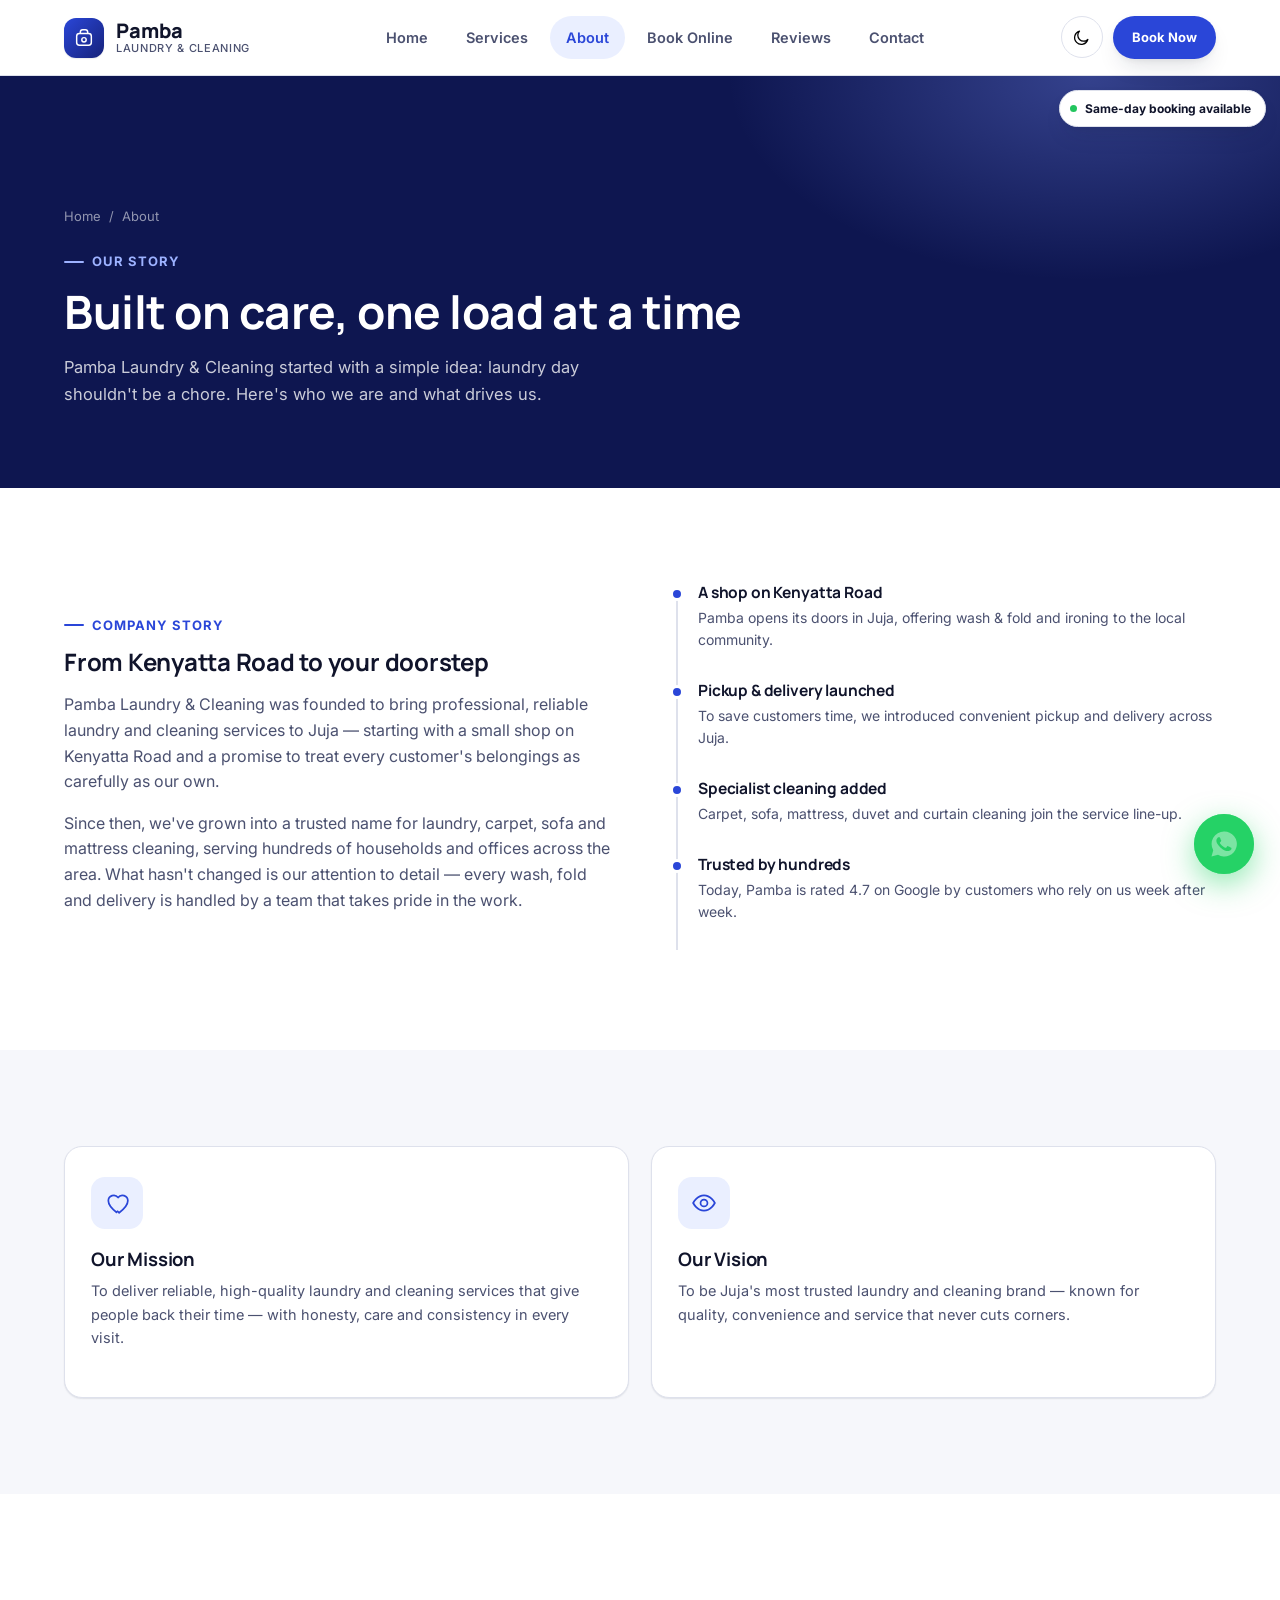
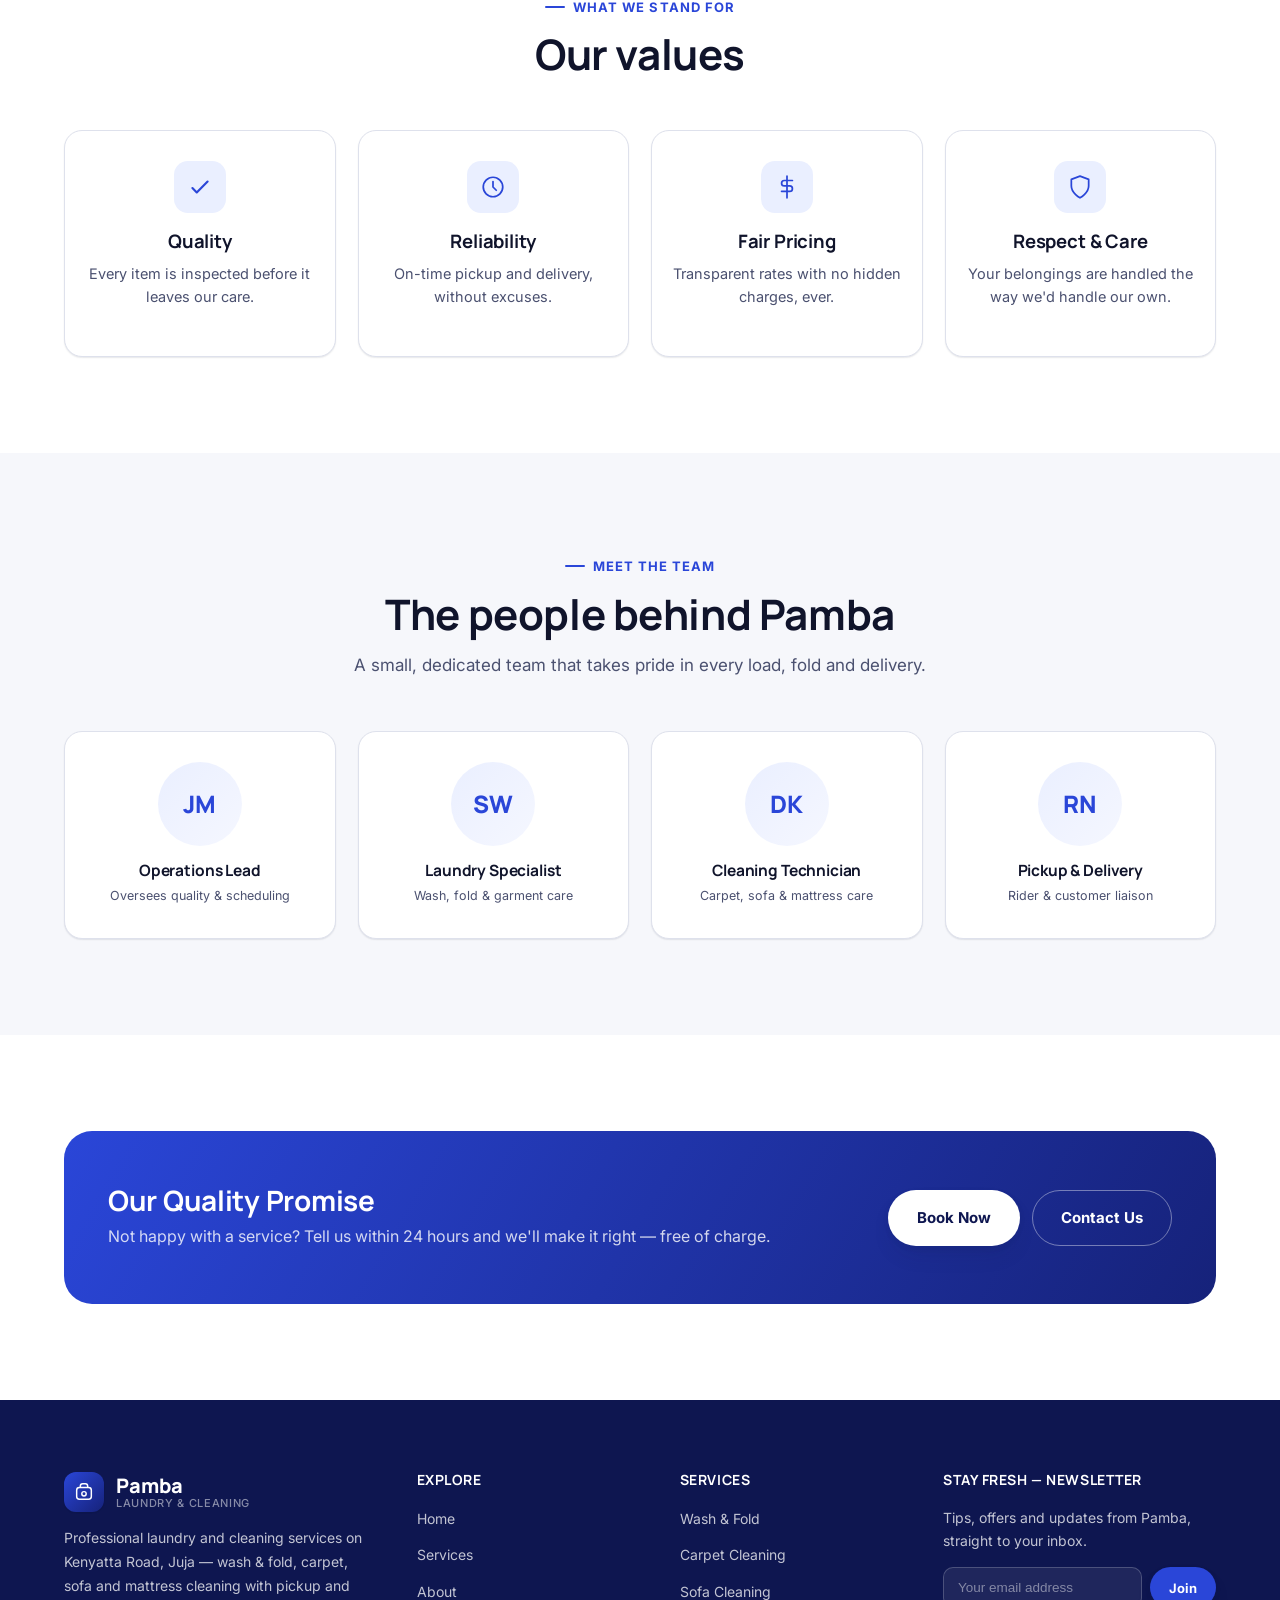
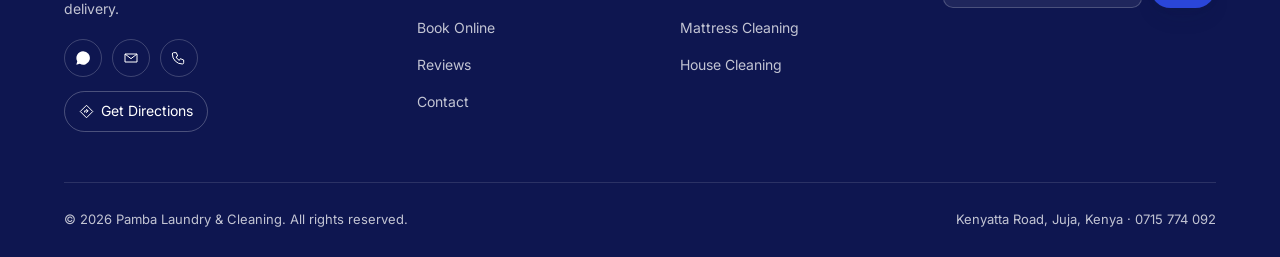
==== commit 072b1d62: "Add files via upload" ====
--- a/about.html
+++ b/about.html
@@ -74,7 +74,7 @@
         </div>
         <div class="timeline-item">
           <h4>Trusted by hundreds</h4>
-          <p>Today, Pamba is rated 4.8+ by customers who rely on us week after week.</p>
+          <p>Today, Pamba is rated 4.7 on Google by customers who rely on us week after week.</p>
         </div>
       </div>
     </div>
--- a/styles.css
+++ b/styles.css
@@ -442,25 +442,47 @@
 /* ==========================================================================
    Loading screen
    ========================================================================== */
-.page-loader{ position: fixed; inset: 0; z-index: 9999; background: var(--royal-deep); display: flex; align-items: center; justify-content: center; transition: opacity .5s ease, visibility .5s ease; }
+.page-loader{
+  position: fixed; inset: 0; z-index: 9999; background: var(--royal-deep); display: flex; align-items: center; justify-content: center;
+  transition: opacity .5s ease, visibility .5s ease;
+  /* CSS-only fallback: auto-hide shortly after paint even with zero JS.
+     JS normally hides this sooner via the .hide class on window 'load'. */
+  animation: loaderAutoHide .01s linear 1.6s forwards;
+}
 .page-loader.hide{ opacity: 0; visibility: hidden; }
+@keyframes loaderAutoHide{ to{ opacity: 0; visibility: hidden; } }
+@media (prefers-reduced-motion: reduce){ .page-loader{ animation-duration: .01s; animation-delay: .01s; } }
 .loader-fold{ width: 54px; height: 54px; position: relative; }
 .loader-fold span{ position: absolute; inset: 0; border: 3px solid rgba(255,255,255,.18); border-top-color: #fff; border-radius: 50%; animation: spin 0.9s linear infinite; }
 @keyframes spin{ to{ transform: rotate(360deg); } }
 
 /* ==========================================================================
    Scroll reveal
-   ========================================================================== */
-.reveal{ opacity: 0; transform: translateY(24px); transition: opacity .7s cubic-bezier(.2,.8,.2,1), transform .7s cubic-bezier(.2,.8,.2,1); }
-.reveal.in{ opacity: 1; transform: translateY(0); }
-.reveal-stagger > *{ opacity: 0; transform: translateY(24px); transition: opacity .6s cubic-bezier(.2,.8,.2,1), transform .6s cubic-bezier(.2,.8,.2,1); }
-.reveal-stagger.in > *{ opacity: 1; transform: translateY(0); }
-.reveal-stagger.in > *:nth-child(1){ transition-delay: .05s; }
-.reveal-stagger.in > *:nth-child(2){ transition-delay: .12s; }
-.reveal-stagger.in > *:nth-child(3){ transition-delay: .19s; }
-.reveal-stagger.in > *:nth-child(4){ transition-delay: .26s; }
-.reveal-stagger.in > *:nth-child(5){ transition-delay: .33s; }
-.reveal-stagger.in > *:nth-child(6){ transition-delay: .4s; }
+   Content is visible by default with NO JavaScript dependency. The
+   .anim-ready class is added by script.js only after it has confirmed
+   IntersectionObserver is available and the observer is wired up — so the
+   hidden/fade-in state only ever exists when JS is guaranteed to bring it
+   back. If script.js fails to load, errors, or is blocked, this class is
+   never added and every .reveal / .reveal-stagger element simply renders
+   normally, exactly as if animations were never in the design.
+   ========================================================================== */
+.reveal, .reveal-stagger > *{ opacity: 1; transform: none; }
+
+.anim-ready .reveal{ opacity: 0; transform: translateY(24px); transition: opacity .7s cubic-bezier(.2,.8,.2,1), transform .7s cubic-bezier(.2,.8,.2,1); }
+.anim-ready .reveal.in{ opacity: 1; transform: translateY(0); }
+.anim-ready .reveal-stagger > *{ opacity: 0; transform: translateY(24px); transition: opacity .6s cubic-bezier(.2,.8,.2,1), transform .6s cubic-bezier(.2,.8,.2,1); }
+.anim-ready .reveal-stagger.in > *{ opacity: 1; transform: translateY(0); }
+.anim-ready .reveal-stagger.in > *:nth-child(1){ transition-delay: .05s; }
+.anim-ready .reveal-stagger.in > *:nth-child(2){ transition-delay: .12s; }
+.anim-ready .reveal-stagger.in > *:nth-child(3){ transition-delay: .19s; }
+.anim-ready .reveal-stagger.in > *:nth-child(4){ transition-delay: .26s; }
+.anim-ready .reveal-stagger.in > *:nth-child(5){ transition-delay: .33s; }
+.anim-ready .reveal-stagger.in > *:nth-child(6){ transition-delay: .4s; }
+
+/* Respect reduced-motion preference: skip the animation, show content as-is */
+@media (prefers-reduced-motion: reduce){
+  .anim-ready .reveal, .anim-ready .reveal-stagger > *{ opacity: 1 !important; transform: none !important; }
+}
 
 /* ==========================================================================
    Page hero (inner pages)
@@ -517,26 +539,30 @@
    ========================================================================== */
 .svc-card{
   position: relative; border-radius: var(--radius-md); overflow: hidden; background: var(--surface);
-  border: 1px solid var(--border); box-shadow: var(--shadow-sm); transition: transform .35s cubic-bezier(.2,.8,.2,1), box-shadow .35s ease;
+  border: 1px solid var(--border); box-shadow: var(--shadow-sm);
   display: flex; flex-direction: column;
 }
-.svc-card:hover{ transform: translateY(-6px); box-shadow: var(--shadow-lg); }
+@media (hover: hover){
+  .svc-card{ transition: transform .35s cubic-bezier(.2,.8,.2,1), box-shadow .35s ease; }
+  .svc-card:hover{ transform: translateY(-6px); box-shadow: var(--shadow-lg); }
+  .svc-card:hover .svc-panel::before{ transform: scale(1.08); }
+  .svc-card:hover .card-link svg{ transform: translateX(4px); }
+}
 .svc-panel{
   position: relative; aspect-ratio: 4/3; display: flex; align-items: flex-start; justify-content: space-between; padding: 18px;
   isolation: isolate; overflow: hidden;
 }
-.svc-panel::before{ content:''; position: absolute; inset: 0; z-index: -1; transition: transform .5s cubic-bezier(.2,.8,.2,1); }
-.svc-card:hover .svc-panel::before{ transform: scale(1.08); }
-.svc-panel .svc-num{ font-family: var(--font-display); font-weight: 800; font-size: 15px; color: rgba(255,255,255,.85); background: rgba(255,255,255,.15); backdrop-filter: blur(4px); border-radius: 8px; padding: 4px 10px; }
-.svc-panel .svc-tag{ font-family: var(--font-body); font-weight: 700; font-size: 11px; letter-spacing: .06em; text-transform: uppercase; color: #fff; background: rgba(0,0,0,.25); border-radius: 100px; padding: 5px 12px; }
-.svc-panel .svc-ic-big{ position: absolute; bottom: 16px; left: 18px; width: 46px; height: 46px; border-radius: 12px; background: rgba(255,255,255,.16); backdrop-filter: blur(4px); display: flex; align-items: center; justify-content: center; }
+.svc-panel::before{ content:''; position: absolute; inset: 0; z-index: -1; }
+@media (hover: hover){ .svc-panel::before{ transition: transform .5s cubic-bezier(.2,.8,.2,1); } }
+.svc-panel .svc-num{ font-family: var(--font-display); font-weight: 800; font-size: 15px; color: rgba(255,255,255,.9); background: rgba(20,26,58,.4); border-radius: 8px; padding: 4px 10px; }
+.svc-panel .svc-tag{ font-family: var(--font-body); font-weight: 700; font-size: 11px; letter-spacing: .06em; text-transform: uppercase; color: #fff; background: rgba(0,0,0,.28); border-radius: 100px; padding: 5px 12px; }
+.svc-panel .svc-ic-big{ position: absolute; bottom: 16px; left: 18px; width: 46px; height: 46px; border-radius: 12px; background: rgba(20,26,58,.35); display: flex; align-items: center; justify-content: center; }
 .svc-panel .svc-ic-big svg{ width: 24px; height: 24px; color: #fff; }
 .svc-body{ padding: 22px 22px 24px; flex: 1; display: flex; flex-direction: column; }
 .svc-body h3{ font-size: 17.5px; margin-bottom: 8px; }
 .svc-body p{ color: var(--text-soft); font-size: 14px; margin: 0 0 16px; flex: 1; }
 .svc-body .card-link{ font-size: 13.5px; font-weight: 700; color: var(--royal); display: inline-flex; align-items: center; gap: 6px; }
 .svc-body .card-link svg{ width: 14px; height: 14px; transition: transform .2s ease; }
-.svc-card:hover .card-link svg{ transform: translateX(4px); }
 [data-theme="dark"] .svc-body .card-link{ color: #9DB2FF; }
 
 .svc-1::before{ background: linear-gradient(135deg, #2A46D8, #16227A); }
@@ -584,3 +610,15 @@
 
 .sa-tag{ display: inline-flex; align-items: center; gap: 6px; padding: 8px 14px; border-radius: 100px; background: var(--bg-alt); border: 1px solid var(--border); font-size: 13.5px; font-weight: 600; margin: 4px; }
 .sa-tag svg{ width: 14px; height: 14px; color: var(--royal); }
+
+
+/* ===== Services photo gallery ===== */
+.gallery-grid{display:grid;grid-template-columns:repeat(3,1fr);gap:18px;margin-top:34px;}
+@media(max-width:820px){.gallery-grid{grid-template-columns:repeat(2,1fr);}}
+@media(max-width:520px){.gallery-grid{grid-template-columns:1fr;}}
+.gallery-item{position:relative;margin:0;border-radius:16px;overflow:hidden;aspect-ratio:4/3;background:linear-gradient(135deg,rgba(37,99,235,.08),rgba(37,99,235,.02));border:1px solid rgba(0,0,0,.06);}
+.gallery-item img{width:100%;height:100%;object-fit:cover;display:block;transition:transform .4s ease;}
+.gallery-item:hover img{transform:scale(1.05);}
+.gallery-ph{display:none;}
+.gallery-item.gallery-empty img{display:none;}
+.gallery-item.gallery-empty .gallery-ph{display:flex;flex-direction:column;align-items:center;justify-content:center;gap:8px;position:absolute;inset:0;color:#8aa3c5;font-size:13px;font-weight:500;}
